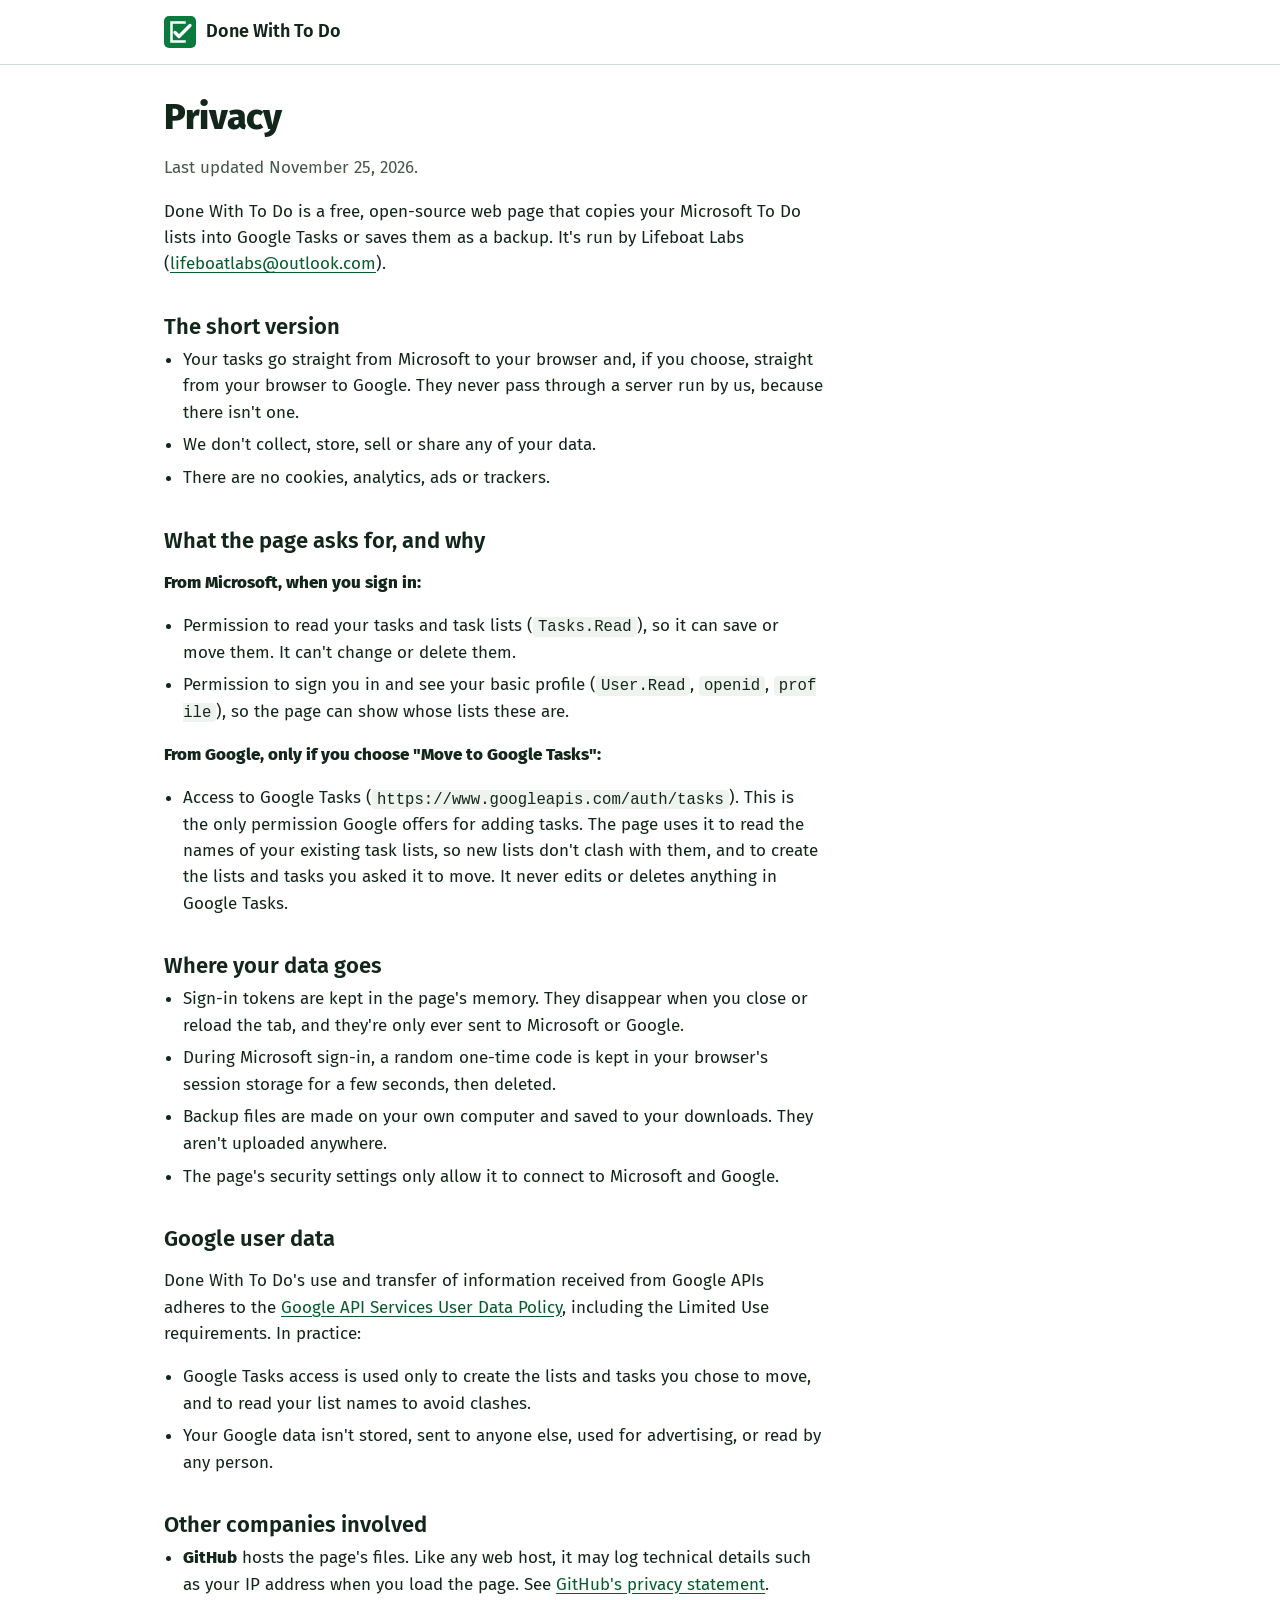
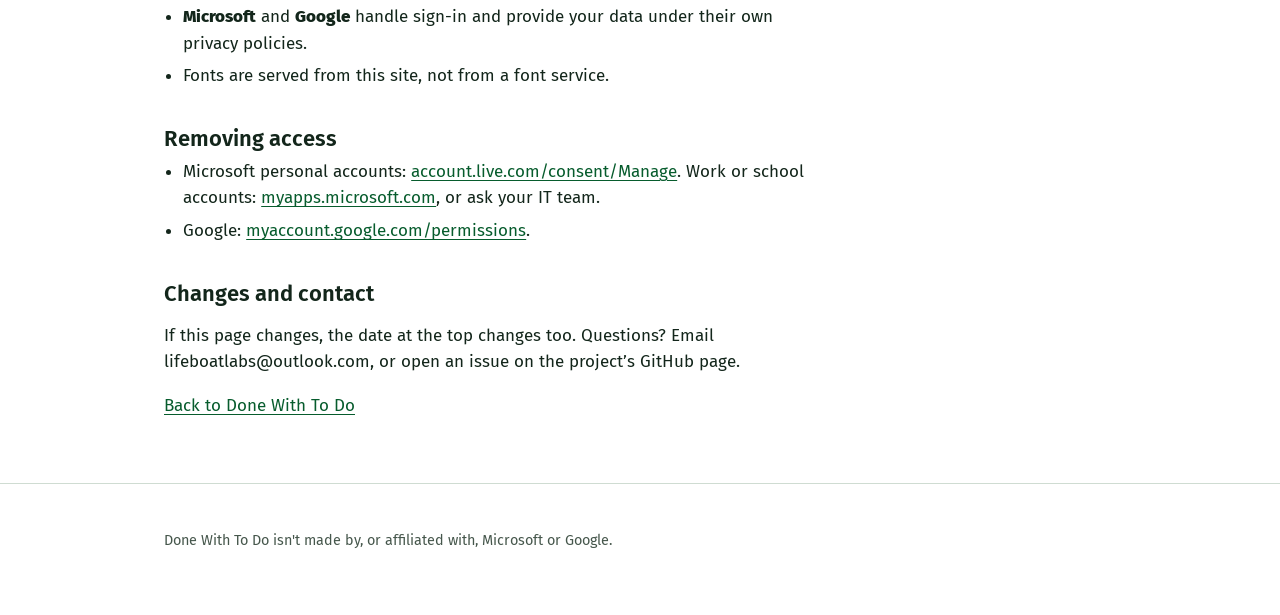
==== privacy.html @ 7c68a3c0 "Add a screenshot to the README and explain blocked Google sign-in The README now shows the tool with" ====
<!DOCTYPE html>
<html lang="en">
<head>
  <meta charset="utf-8">
  <meta name="viewport" content="width=device-width, initial-scale=1">
  <meta http-equiv="Content-Security-Policy" content="default-src 'none'; script-src 'self'; style-src 'self'; font-src 'self'; img-src 'self' data:; base-uri 'none'; form-action 'none'; object-src 'none'">
  <meta name="color-scheme" content="light">
  <title>Privacy: Done With To Do</title>
  <link rel="icon" href="favicon.svg?v=3" type="image/svg+xml">
  <link rel="stylesheet" href="styles.css?v=3">
  <script src="config.js?v=3" defer></script>
  <script src="privacy.js?v=3" defer></script>
</head>
<body>
  <header class="site-header">
    <div class="wrap header-row">
      <a class="brand" href="./">
        <svg class="brand-mark" viewBox="0 0 64 64" aria-hidden="true"><rect width="64" height="64" rx="10"/><path class="mark-door" d="M41 13H15v38h26"/><path class="mark-check" d="M22 33l8 8 22-22"/></svg>
        <span>Done With To Do</span>
      </a>
    </div>
  </header>

  <main class="wrap prose">
    <h1>Privacy</h1>
    <p class="muted">Last updated November 25, 2026.</p>

    <p>Done With To Do is a free, open-source web page that copies your Microsoft To Do lists into Google Tasks or saves them as a backup. It's run by <span class="owner-name">the person who runs this copy of the site</span><span class="owner-contact" hidden> (<a class="owner-email" href="#"></a>)</span>.</p>

    <h2>The short version</h2>
    <ul class="plain-list">
      <li>Your tasks go straight from Microsoft to your browser and, if you choose, straight from your browser to Google. They never pass through a server run by us, because there isn't one.</li>
      <li>We don't collect, store, sell or share any of your data.</li>
      <li>There are no cookies, analytics, ads or trackers.</li>
    </ul>

    <h2>What the page asks for, and why</h2>
    <p><strong>From Microsoft, when you sign in:</strong></p>
    <ul class="plain-list">
      <li>Permission to read your tasks and task lists (<code>Tasks.Read</code>), so it can save or move them. It can't change or delete them.</li>
      <li>Permission to sign you in and see your basic profile (<code>User.Read</code>, <code>openid</code>, <code>profile</code>), so the page can show whose lists these are.</li>
    </ul>
    <p><strong>From Google, only if you choose "Move to Google Tasks":</strong></p>
    <ul class="plain-list">
      <li>Access to Google Tasks (<code>https://www.googleapis.com/auth/tasks</code>). This is the only permission Google offers for adding tasks. The page uses it to read the names of your existing task lists, so new lists don't clash with them, and to create the lists and tasks you asked it to move. It never edits or deletes anything in Google Tasks.</li>
    </ul>

    <h2>Where your data goes</h2>
    <ul class="plain-list">
      <li>Sign-in tokens are kept in the page's memory. They disappear when you close or reload the tab, and they're only ever sent to Microsoft or Google.</li>
      <li>During Microsoft sign-in, a random one-time code is kept in your browser's session storage for a few seconds, then deleted.</li>
      <li>Backup files are made on your own computer and saved to your downloads. They aren't uploaded anywhere.</li>
      <li>The page's security settings only allow it to connect to Microsoft and Google.</li>
    </ul>

    <h2>Google user data</h2>
    <p>Done With To Do's use and transfer of information received from Google APIs adheres to the <a href="https://developers.google.com/terms/api-services-user-data-policy">Google API Services User Data Policy</a>, including the Limited Use requirements. In practice:</p>
    <ul class="plain-list">
      <li>Google Tasks access is used only to create the lists and tasks you chose to move, and to read your list names to avoid clashes.</li>
      <li>Your Google data isn't stored, sent to anyone else, used for advertising, or read by any person.</li>
    </ul>

    <h2>Other companies involved</h2>
    <ul class="plain-list">
      <li><strong>GitHub</strong> hosts the page's files. Like any web host, it may log technical details such as your IP address when you load the page. See <a href="https://docs.github.com/en/site-policy/privacy-policies/github-general-privacy-statement">GitHub's privacy statement</a>.</li>
      <li><strong>Microsoft</strong> and <strong>Google</strong> handle sign-in and provide your data under their own privacy policies.</li>
      <li>Fonts are served from this site, not from a font service.</li>
    </ul>

    <h2>Removing access</h2>
    <ul class="plain-list">
      <li>Microsoft personal accounts: <a href="https://account.live.com/consent/Manage">account.live.com/consent/Manage</a>. Work or school accounts: <a href="https://myapps.microsoft.com/">myapps.microsoft.com</a>, or ask your IT team.</li>
      <li>Google: <a href="https://myaccount.google.com/permissions">myaccount.google.com/permissions</a>.</li>
    </ul>

    <h2>Changes and contact</h2>
    <p>If this page changes, the date at the top changes too<span class="source-sentence" hidden>, and every past version is public in the <a class="source-link" href="#">project's history on GitHub</a></span>. Questions? <span class="contact-sentence">Open an issue on the project's GitHub page.</span></p>

    <p><a href="./">Back to Done With To Do</a></p>
  </main>

  <footer class="site-footer">
    <div class="wrap"><p>Done With To Do isn't made by, or affiliated with, Microsoft or Google.</p></div>
  </footer>
</body>
</html>
---- styles.css ----
/*
 * Done With To Do: styles.
 * The look borrows from public safety signs: green means the way out and "go",
 * yellow means caution (setup), red means stop (errors). Colour always carries meaning.
 */

@font-face { font-family: "Fira Sans"; src: url("fira-sans-400.woff") format("woff"); font-weight: 400; font-style: normal; font-display: swap; unicode-range: U+0000-017F, U+02BB-02DC, U+2000-206F, U+20AC, U+2122, U+2190-2199, U+2212, U+2215, U+2713-2714, U+FFFD; }
@font-face { font-family: "Fira Sans"; src: url("fira-sans-600.woff") format("woff"); font-weight: 600; font-style: normal; font-display: swap; unicode-range: U+0000-017F, U+02BB-02DC, U+2000-206F, U+20AC, U+2122, U+2190-2199, U+2212, U+2215, U+2713-2714, U+FFFD; }
@font-face { font-family: "Fira Sans"; src: url("fira-sans-800.woff") format("woff"); font-weight: 800; font-style: normal; font-display: swap; unicode-range: U+0000-017F, U+02BB-02DC, U+2000-206F, U+20AC, U+2122, U+2190-2199, U+2212, U+2215, U+2713-2714, U+FFFD; }

:root {
  --green: #0a7a3d;        /* the way out: primary actions, success */
  --green-deep: #075c2d;
  --green-tint: #e3f1e8;
  --ink: #13261b;          /* text */
  --ink-soft: #46574c;     /* secondary text */
  --mist: #eef3ef;         /* quiet panels */
  --line: #cfdcd2;
  --caution: #f5c400;      /* setup mode, focus on green */
  --caution-ink: #2b2300;
  --stop: #b42318;         /* errors */
  --stop-tint: #fdeceb;
  --paper: #ffffff;
  --radius-sign: 12px;
  --radius-control: 6px;
  --font: "Fira Sans", "Segoe UI", -apple-system, BlinkMacSystemFont, Roboto, "Helvetica Neue", Arial, sans-serif;
}

*, *::before, *::after { box-sizing: border-box; }
html { -webkit-text-size-adjust: 100%; }
body {
  margin: 0; background: var(--paper); color: var(--ink);
  font-family: var(--font); font-size: 1.0625rem; line-height: 1.55;
  font-variant-numeric: lining-nums;
}
[hidden] { display: none !important; }
img, svg { display: block; }
a { color: var(--green-deep); text-underline-offset: 0.15em; }
a:hover { color: var(--green); }
code { font-family: ui-monospace, "SFMono-Regular", Menlo, Consolas, monospace; font-size: 0.92em; word-break: break-all; }
p, li { max-width: 40rem; }
h1, h2, h3 { line-height: 1.15; margin: 0 0 0.5rem; }
h1 { font-size: 2rem; font-weight: 800; letter-spacing: -0.01em; }
h2 { font-size: 1.375rem; font-weight: 600; }
h3 { font-size: 1.0625rem; font-weight: 600; margin: 0 0 0.15rem; }
h1:focus { outline: none; }

:focus-visible { outline: 3px solid var(--ink); outline-offset: 2px; }
.sign :focus-visible { outline-color: var(--caution); }

.wrap { width: 100%; max-width: 62rem; margin: 0 auto; padding: 0 1.25rem; }
.visually-hidden { position: absolute; width: 1px; height: 1px; overflow: hidden; clip: rect(0 0 0 0); white-space: nowrap; }
.skip { position: absolute; left: 1rem; top: -3rem; background: var(--ink); color: #fff; padding: 0.5rem 0.75rem; border-radius: var(--radius-control); z-index: 10; }
.skip:focus { top: 0.75rem; }
.muted { color: var(--ink-soft); }
.small { font-size: 0.9rem; }

/* ---------------------------------------------------------------- header and footer */

.site-header { border-bottom: 1px solid var(--line); }
.header-row { display: flex; align-items: center; justify-content: space-between; gap: 1rem; min-height: 4rem; }
.brand { display: inline-flex; align-items: center; gap: 0.6rem; color: var(--ink); text-decoration: none; font-weight: 600; font-size: 1.125rem; }
.brand:hover { color: var(--ink); }
.brand-mark { width: 2rem; height: 2rem; }
.brand-mark rect { fill: var(--green); }
.brand-mark path { fill: none; stroke: #fff; }
.brand-mark .mark-door { stroke-width: 5; stroke-linecap: square; }
.brand-mark .mark-check { stroke-width: 6.5; stroke-linecap: round; stroke-linejoin: round; }
.header-links { display: flex; gap: 1.25rem; font-size: 0.95rem; }

.site-footer { margin-top: 4rem; padding: 2rem 0 3rem; border-top: 1px solid var(--line); color: var(--ink-soft); font-size: 0.9rem; }
.footer-links { display: flex; flex-wrap: wrap; gap: 1.25rem; }

.site-header { margin-bottom: 2rem; }

/* ---------------------------------------------------------------- the sign (hero) */

.sign {
  display: grid; grid-template-columns: 7.5rem 1fr; gap: 2rem; align-items: start;
  background: var(--green); color: #fff; border-radius: var(--radius-sign);
  padding: 2.5rem 2.5rem 2.25rem;
}
.sign-pictogram { width: 7.5rem; height: 7.5rem; }
.sign-pictogram path { fill: none; stroke: #fff; }
.pict-door { stroke-width: 9; stroke-linecap: square; stroke-linejoin: miter; }
.pict-check { stroke-width: 12; stroke-linecap: round; stroke-linejoin: round; }
.sign-lead { margin: 0 0 0.4rem; font-size: 1.125rem; font-weight: 600; }
.sign h1 { font-size: clamp(2.4rem, 1.6rem + 3.2vw, 3.75rem); line-height: 1.02; letter-spacing: -0.02em; margin-bottom: 0.9rem; }
.sign-text { font-size: 1.1875rem; margin: 0 0 1.5rem; max-width: 36rem; }
.sign-actions { display: flex; flex-wrap: wrap; gap: 0.75rem; align-items: center; }
.sign-small { margin: 1rem 0 0; font-size: 0.95rem; opacity: 0.95; }
.sign-done { margin-bottom: 2rem; }

/* ---------------------------------------------------------------- buttons */

.btn {
  display: inline-flex; align-items: center; justify-content: center; gap: 0.5rem;
  font: inherit; font-weight: 600; line-height: 1.2; text-decoration: none; cursor: pointer;
  border: 2px solid transparent; border-radius: var(--radius-control);
  padding: 0.8rem 1.35rem; min-height: 3rem;
}
.btn:disabled { cursor: not-allowed; }
.btn-sign { background: #fff; color: var(--green-deep); }
.btn-sign:hover { background: var(--green-tint); color: var(--green-deep); }
.btn-sign:disabled { background: rgba(255, 255, 255, 0.55); color: var(--green-deep); }
.btn-sign-quiet { background: transparent; color: #fff; border-color: rgba(255, 255, 255, 0.85); }
.btn-sign-quiet:hover { background: rgba(255, 255, 255, 0.12); color: #fff; }
.btn-go { background: var(--green); color: #fff; }
.btn-go:hover { background: var(--green-deep); color: #fff; }
.btn-go:disabled { background: #a9b8ad; color: #fff; }
.btn-quiet { background: #fff; color: var(--ink); border-color: var(--line); }
.btn-quiet:hover { border-color: var(--ink-soft); }
.btn-link { font: inherit; background: none; border: 0; padding: 0.25rem 0; color: var(--green-deep); text-decoration: underline; text-underline-offset: 0.15em; cursor: pointer; }
.btn-link:hover { color: var(--green); }
.btn-small { font: inherit; font-size: 0.85rem; font-weight: 600; padding: 0.2rem 0.6rem; border-radius: 4px; border: 1.5px solid var(--caution-ink); background: transparent; color: var(--caution-ink); cursor: pointer; }
.btn[aria-busy="true"] { opacity: 0.75; cursor: progress; }

/* ---------------------------------------------------------------- the route (how it works) */

.route { list-style: none; counter-reset: stop; margin: 2.5rem 0 1rem; padding: 0; display: grid; grid-template-columns: repeat(3, 1fr); gap: 1.5rem; position: relative; }
.route li { counter-increment: stop; position: relative; padding-top: 3.1rem; max-width: none; }
.route li:not(:last-child)::after { content: ""; position: absolute; top: calc(1.125rem - 2px); left: calc(2.25rem + 6px); right: calc(-1.5rem + 6px); height: 4px; background: var(--green); border-radius: 2px; }
.route li::before {
  content: counter(stop); position: absolute; top: 0; left: 0; width: 2.25rem; height: 2.25rem; border-radius: 50%;
  background: var(--green); color: #fff; font-weight: 800; display: grid; place-items: center; box-shadow: 0 0 0 5px var(--paper);
}
.route strong { display: block; font-size: 1.125rem; }
.route span { display: block; color: var(--ink-soft); }

/* ---------------------------------------------------------------- blocks */

.block { margin-top: 3rem; }
.block-head { display: flex; flex-wrap: wrap; align-items: baseline; justify-content: space-between; gap: 0.5rem 1rem; }
.inline-actions { display: flex; gap: 1rem; margin: 0; }
.plain-list { padding-left: 1.2rem; margin: 0.5rem 0; }
.plain-list li { margin: 0.4rem 0; }

/* direction signs */
.directions { list-style: none; margin: 1rem 0 0; padding: 0; border-top: 2px solid var(--ink); }
.direction { max-width: none; display: grid; grid-template-columns: 2.75rem 1fr auto; gap: 1rem; align-items: start; padding: 1rem 0; border-bottom: 1px solid var(--line); }
.direction p { margin: 0; color: var(--ink-soft); }
.direction-arrow {
  width: 2.75rem; height: 2.75rem; border-radius: 6px; background: var(--green) no-repeat center / 1.6rem;
  background-image: url("data:image/svg+xml,%3Csvg xmlns='http://www.w3.org/2000/svg' viewBox='0 0 24 24'%3E%3Cpath d='M3 12h15M12 5l7 7-7 7' fill='none' stroke='%23fff' stroke-width='3' stroke-linecap='square'/%3E%3C/svg%3E");
}
.direction-state { font-size: 0.9rem; font-weight: 600; color: var(--green-deep); white-space: nowrap; padding-top: 0.1rem; }
.direction-later .direction-arrow { background-color: #9aa89e; }
.direction-later .direction-state, .direction-unavailable .direction-state { color: var(--ink-soft); }
.direction-elsewhere .direction-arrow { background-color: #fff; box-shadow: inset 0 0 0 2.5px var(--green);
  background-image: url("data:image/svg+xml,%3Csvg xmlns='http://www.w3.org/2000/svg' viewBox='0 0 24 24'%3E%3Cpath d='M3 12h15M12 5l7 7-7 7' fill='none' stroke='%230a7a3d' stroke-width='3' stroke-linecap='square'/%3E%3C/svg%3E"); }
.direction-unavailable .direction-arrow { background-color: #9aa89e; }

details { border-top: 1px solid var(--line); padding: 0.75rem 0; }
details:last-of-type { border-bottom: 1px solid var(--line); }
summary { cursor: pointer; font-weight: 600; }
details p { margin: 0.5rem 0 0.25rem; color: var(--ink-soft); }

/* ---------------------------------------------------------------- notices */

.notice { border-radius: 8px; padding: 1.25rem 1.5rem; margin: 0 0 2rem; }
.notice h1, .notice h2 { margin-bottom: 0.5rem; }
.notice-caution { background: var(--caution); color: var(--caution-ink); }
.notice-caution a { color: var(--caution-ink); }
.notice-stop { background: var(--stop-tint); border-left: 6px solid var(--stop); }
.notice-stop h1 { color: var(--stop); font-size: 1.75rem; }
.notice pre { white-space: pre-wrap; font-size: 0.85rem; background: rgba(255, 255, 255, 0.6); padding: 0.75rem; border-radius: 6px; }

.setup h2 { font-size: 1.25rem; font-weight: 800; }
.setup p { margin: 0.25rem 0 0.75rem; }
.setup-values { margin: 0.5rem 0; }
.setup-values dt { font-weight: 600; margin-top: 0.6rem; }
.setup-values dd { margin: 0.2rem 0 0; display: flex; flex-wrap: wrap; align-items: center; gap: 0.5rem; }
.setup-values code { background: rgba(255, 255, 255, 0.7); padding: 0.2rem 0.45rem; border-radius: 4px; }
.setup-status { margin: 0.75rem 0 0; padding-left: 1.2rem; }

/* ---------------------------------------------------------------- panels and progress */

.panel { border: 1px solid var(--line); border-radius: 10px; padding: 2rem; }
.panel h1 { font-size: 1.75rem; }
progress {
  -webkit-appearance: none; appearance: none; display: block; width: 100%; height: 14px; margin: 1rem 0;
  border: 0; border-radius: 7px; background: var(--mist); overflow: hidden; color: var(--green);
}
progress::-webkit-progress-bar { background: var(--mist); border-radius: 7px; }
progress::-webkit-progress-value { background: var(--green); border-radius: 7px; transition: width 0.3s ease; }
progress::-moz-progress-bar { background: var(--green); border-radius: 7px; }
progress:indeterminate { background: repeating-linear-gradient(-45deg, var(--mist) 0 14px, var(--green-tint) 14px 28px); background-size: 40px 14px; animation: crawl 1s linear infinite; }
progress:indeterminate::-webkit-progress-bar { background: transparent; }
progress:indeterminate::-moz-progress-bar { background: transparent; }
@keyframes crawl { to { background-position: 40px 0; } }

/* ---------------------------------------------------------------- overview */

.overview-head { display: flex; flex-wrap: wrap; justify-content: space-between; align-items: flex-start; gap: 1rem; }
.overview-head p { margin: 0; }
.summary { font-size: 1.25rem; margin: 1.25rem 0 0; max-width: 44rem; }
.table-scroll { overflow-x: auto; margin-top: 0.75rem; }
table.lists { width: 100%; border-collapse: collapse; border-top: 2px solid var(--ink); }
table.lists th { text-align: left; font-size: 0.9rem; font-weight: 600; color: var(--ink-soft); padding: 0.6rem 0.5rem; border-bottom: 1px solid var(--line); }
table.lists td { padding: 0.65rem 0.5rem; border-bottom: 1px solid var(--line); vertical-align: middle; }
table.lists .num { text-align: right; font-variant-numeric: tabular-nums; width: 4.5rem; }
table.lists .cell-check { width: 2.5rem; }
table.lists label { display: flex; flex-wrap: wrap; align-items: center; gap: 0.5rem; cursor: pointer; }
input[type="checkbox"] { width: 1.2rem; height: 1.2rem; accent-color: var(--green); margin: 0; cursor: pointer; }
.tag { font-size: 0.8rem; font-weight: 600; color: var(--ink-soft); background: var(--mist); border-radius: 4px; padding: 0.1rem 0.45rem; }
.tag-moved { color: var(--green-deep); background: var(--green-tint); }

.destinations { display: grid; grid-template-columns: 1fr 1fr; gap: 1.5rem; margin-top: 2.5rem; }
.dest { border: 1px solid var(--line); border-top: 8px solid var(--green); border-radius: 8px; padding: 1.5rem; display: flex; flex-direction: column; }
.dest p { margin: 0.25rem 0 0.75rem; }
.dest .actions { margin: 0.5rem 0 0.25rem; }
.dest-unavailable { border-top-color: #9aa89e; }
.check { display: flex; align-items: center; gap: 0.6rem; margin: 0.25rem 0 0.75rem; cursor: pointer; }
.actions { display: flex; flex-wrap: wrap; gap: 0.75rem; align-items: center; }
.actions-secondary { display: flex; flex-wrap: wrap; gap: 0.5rem 1.25rem; margin: 0.5rem 0 0; }
.status { min-height: 1.5em; margin: 0.75rem 0 0; font-weight: 600; }
.status-error { color: var(--stop); }

/* thank-you card */
.thanks { background: var(--mist); border-radius: 8px; padding: 1.25rem 1.5rem; margin-top: 1.25rem; }
.thanks p { margin: 0 0 0.75rem; }
.thanks .thanks-title { font-weight: 800; font-size: 1.125rem; margin-bottom: 0.25rem; }

/* privacy page */
.prose h1 { font-size: 2.25rem; }
.prose h2 { margin-top: 2.25rem; }
.prose code { background: var(--mist); padding: 0.05rem 0.3rem; border-radius: 4px; }

/* ---------------------------------------------------------------- the one moment of motion: the check draws itself */

.pict-check-draw { stroke-dasharray: 120; stroke-dashoffset: 120; animation: draw 0.7s ease-out 0.2s forwards; }
@keyframes draw { to { stroke-dashoffset: 0; } }
@media (prefers-reduced-motion: reduce) {
  .pict-check-draw { animation: none; stroke-dashoffset: 0; }
  progress:indeterminate { animation: none; }
  progress::-webkit-progress-value { transition: none; }
}

/* ---------------------------------------------------------------- small screens */

@media (max-width: 720px) {
  .site-header { margin-bottom: 1.25rem; }
  .sign { grid-template-columns: 1fr; gap: 1rem; padding: 1.75rem 1.4rem; }
  .sign-pictogram { width: 4rem; height: 4rem; }
  .sign-text { font-size: 1.0625rem; }
  .sign-actions .btn { width: 100%; }
  .route { grid-template-columns: 1fr; gap: 1.25rem; }
  .route li { padding: 0 0 0 3.25rem; min-height: 2.25rem; }
  .route li:not(:last-child)::after { top: calc(2.25rem + 6px); bottom: calc(-1.25rem + 6px); left: calc(1.125rem - 2px); right: auto; width: 4px; height: auto; }
  .direction { grid-template-columns: 2.75rem 1fr; }
  .direction-state { grid-column: 2; padding-top: 0; }
  .destinations { grid-template-columns: 1fr; }
  .header-links { gap: 0.9rem; font-size: 0.9rem; }
  .panel { padding: 1.5rem 1.25rem; }
}
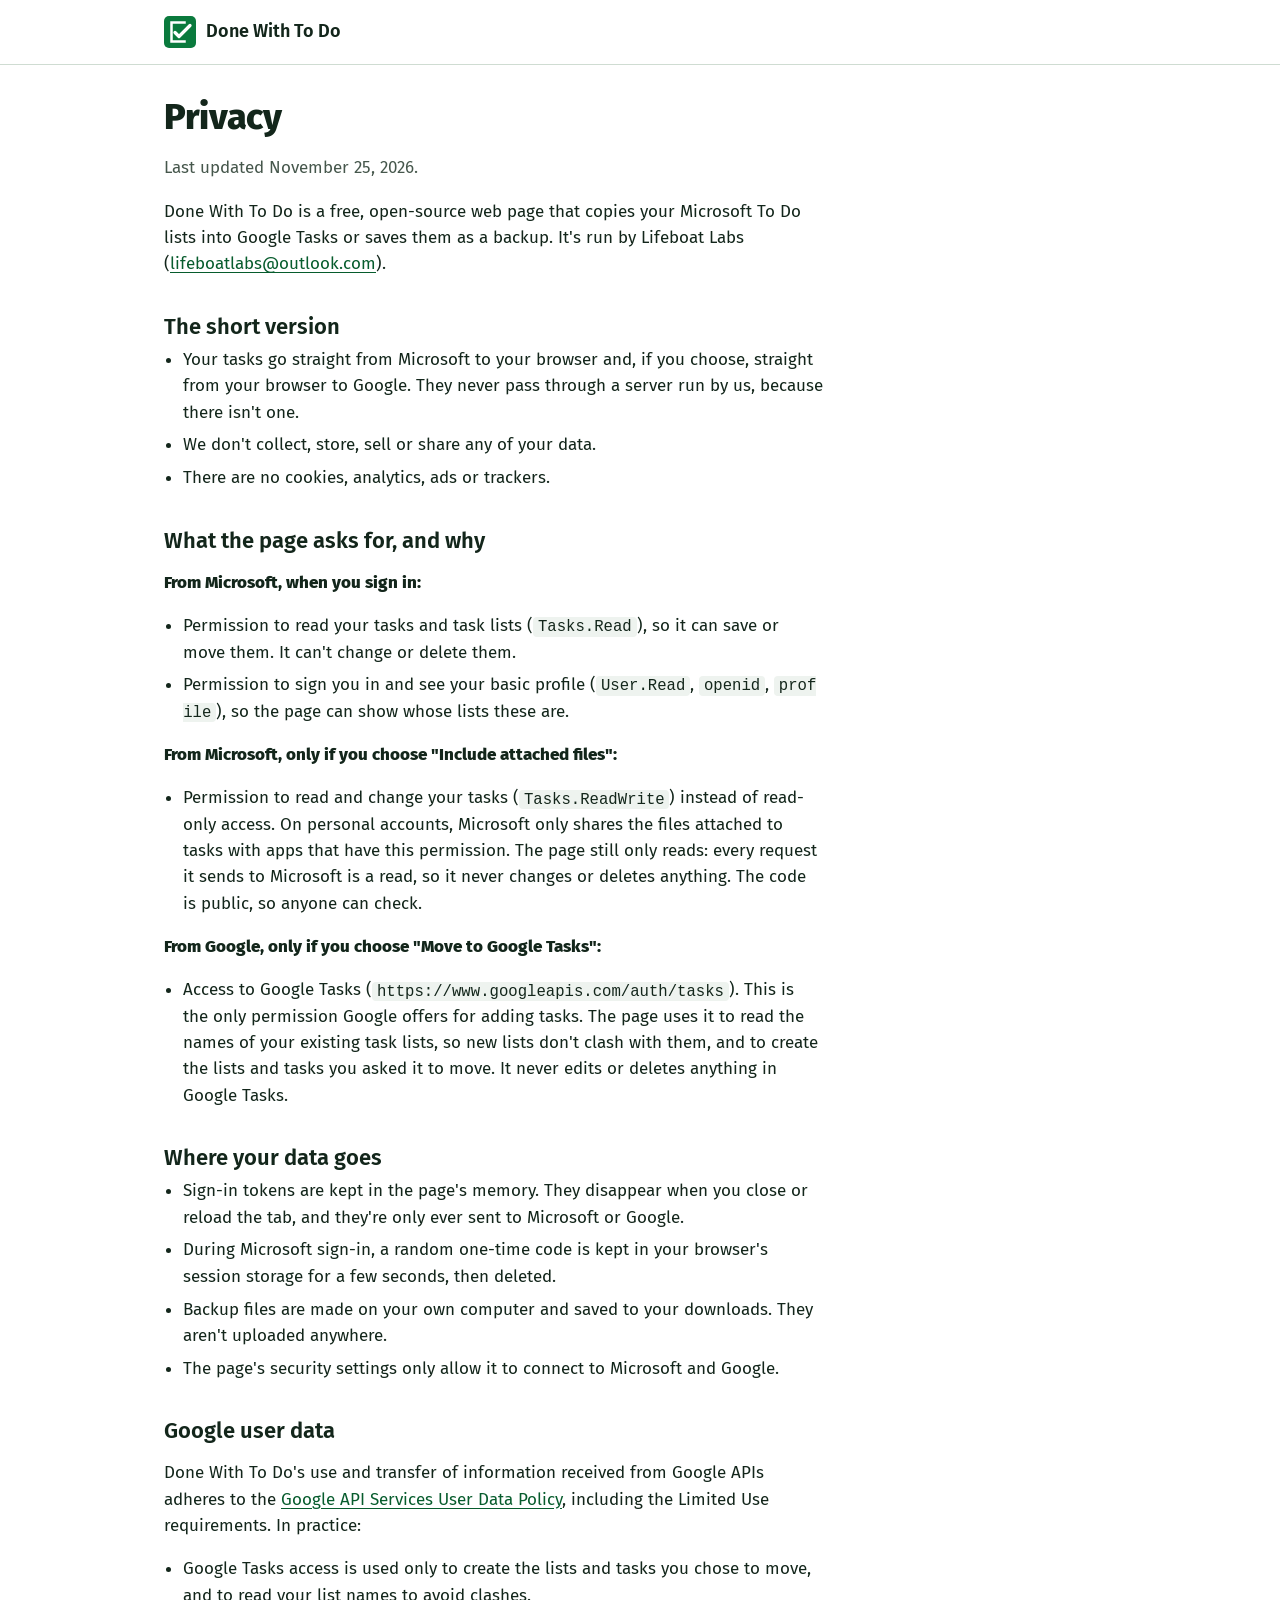
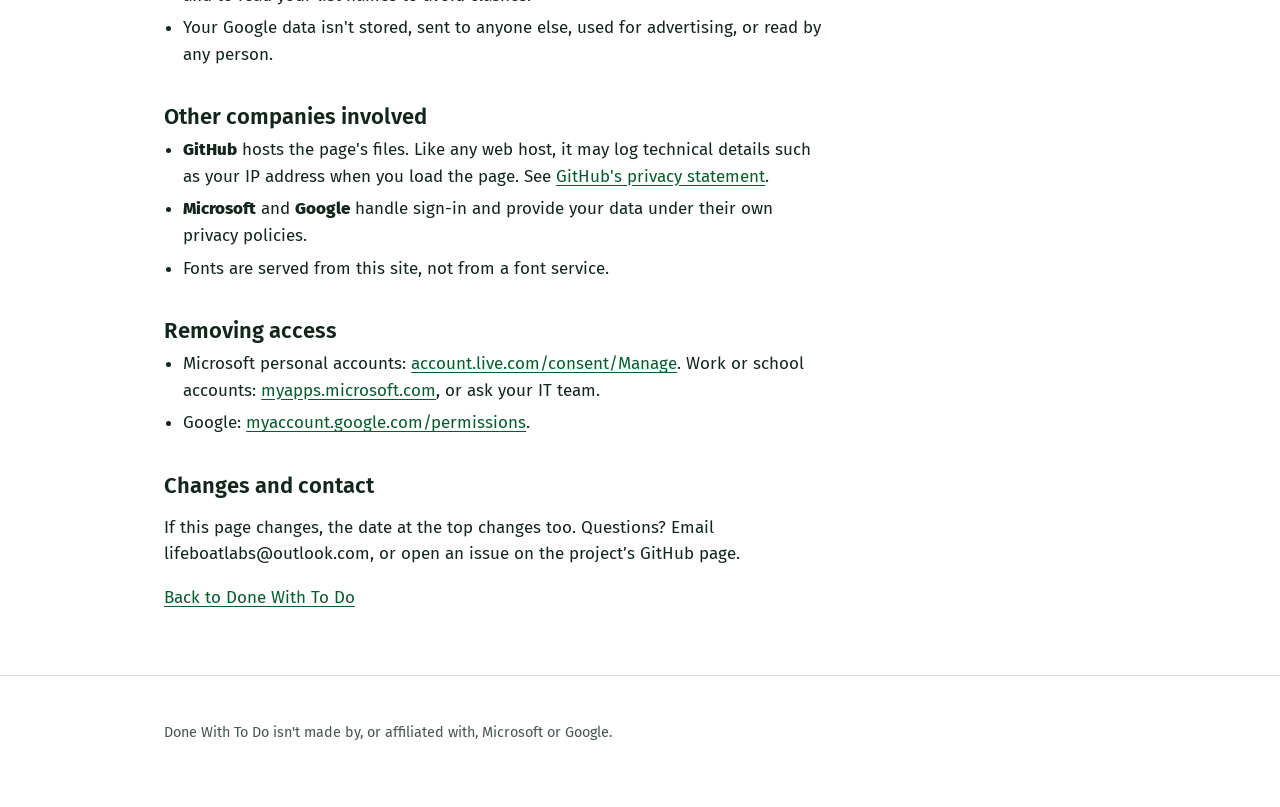
==== commit 42231d8a: "Add an "Include attached files" button When Microsoft holds back attached files, the warning now exp" ====
--- a/privacy.html
+++ b/privacy.html
@@ -6,10 +6,11 @@
   <meta http-equiv="Content-Security-Policy" content="default-src 'none'; script-src 'self'; style-src 'self'; font-src 'self'; img-src 'self' data:; base-uri 'none'; form-action 'none'; object-src 'none'">
   <meta name="color-scheme" content="light">
   <title>Privacy: Done With To Do</title>
-  <link rel="icon" href="favicon.svg?v=3" type="image/svg+xml">
-  <link rel="stylesheet" href="styles.css?v=3">
-  <script src="config.js?v=3" defer></script>
-  <script src="privacy.js?v=3" defer></script>
+  <link rel="canonical" href="https://lifeboatlabs.github.io/done-with-todo/privacy.html">
+  <link rel="icon" href="favicon.svg?v=6" type="image/svg+xml">
+  <link rel="stylesheet" href="styles.css?v=6">
+  <script src="config.js?v=6" defer></script>
+  <script src="privacy.js?v=6" defer></script>
 </head>
 <body>
   <header class="site-header">
@@ -39,6 +40,10 @@
     <ul class="plain-list">
       <li>Permission to read your tasks and task lists (<code>Tasks.Read</code>), so it can save or move them. It can't change or delete them.</li>
       <li>Permission to sign you in and see your basic profile (<code>User.Read</code>, <code>openid</code>, <code>profile</code>), so the page can show whose lists these are.</li>
+    </ul>
+    <p><strong>From Microsoft, only if you choose "Include attached files":</strong></p>
+    <ul class="plain-list">
+      <li>Permission to read and change your tasks (<code>Tasks.ReadWrite</code>) instead of read-only access. On personal accounts, Microsoft only shares the files attached to tasks with apps that have this permission. The page still only reads: every request it sends to Microsoft is a read, so it never changes or deletes anything. The code is public, so anyone can check.</li>
     </ul>
     <p><strong>From Google, only if you choose "Move to Google Tasks":</strong></p>
     <ul class="plain-list">
